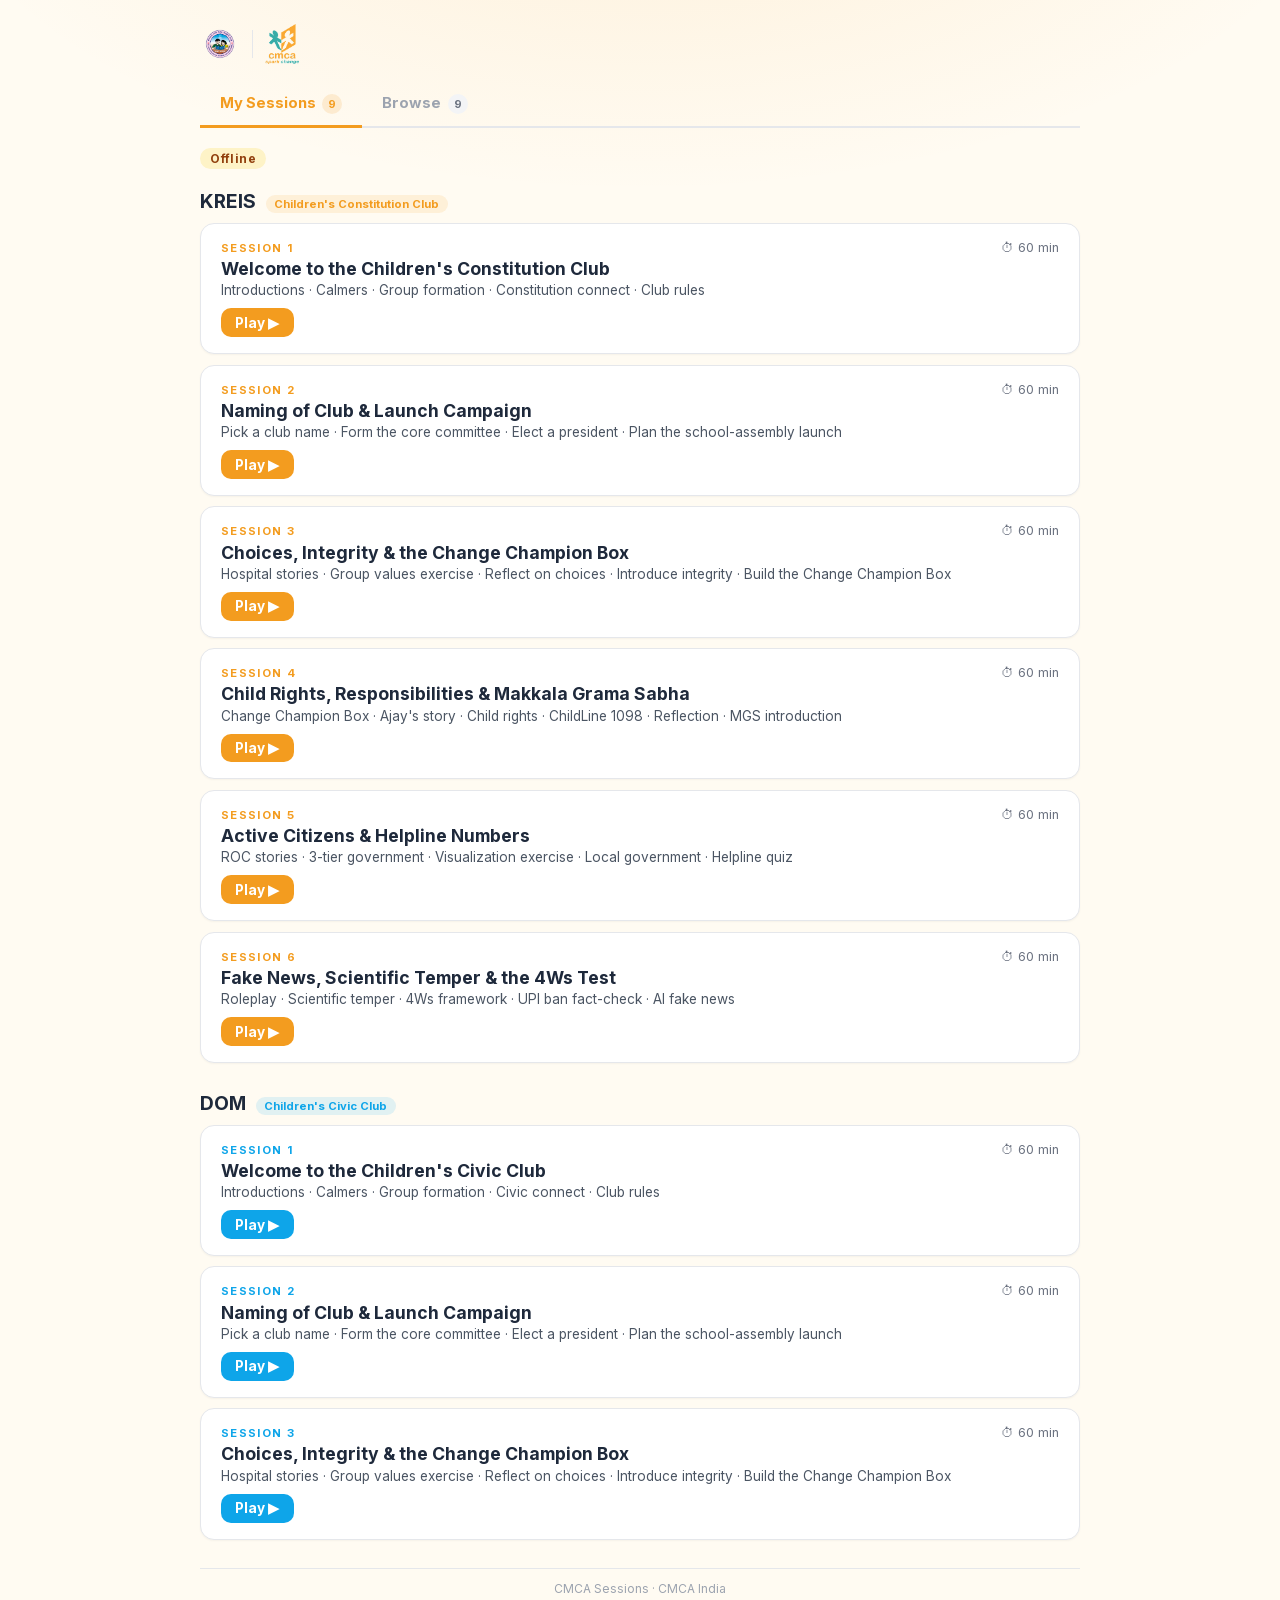
==== app/src/main/assets/player/index.html @ f5874ec3 "CMCA Player App source code — v1.0.10 WebView + NanoHTTPd offline session player for Android tablets" ====
<!DOCTYPE html>
<html lang="en">
<head>
  <meta charset="UTF-8" />
  <meta name="viewport" content="width=device-width, initial-scale=1.0" />
  <title>CMCA Sessions</title>
  <link rel="stylesheet" href="css/fonts.css" />
  <style>
    *, *::before, *::after { box-sizing: border-box; }
    body {
      margin: 0; padding: 0; min-height: 100vh;
      background: radial-gradient(1200px 600px at 50% -10%, rgba(243,156,31,0.12), transparent 60%), #FFFBF2;
      font-family: "Inter", "Noto Sans Kannada", -apple-system, BlinkMacSystemFont, "Segoe UI", Roboto, sans-serif;
      color: #1F2937; -webkit-font-smoothing: antialiased;
    }
    .container { max-width: 920px; margin: 0 auto; padding: 1.5rem 1.25rem 5rem; }

    /* Header */
    .header { display: flex; align-items: center; justify-content: space-between; gap: 0.75rem; margin-bottom: 1.25rem; flex-wrap: wrap; }
    .header-left { display: flex; align-items: center; gap: 0.75rem; }
    .header-left img { height: 40px; width: auto; }
    .header-left .sep { border-left: 1px solid #E5E7EB; height: 28px; }
    .header-right { display: flex; align-items: center; gap: 0.5rem; }
    .user-badge { font-size: 0.78rem; color: #6B7280; background: #F3F4F6; padding: 0.25rem 0.65rem; border-radius: 999px; }
    .btn-sm {
      padding: 0.3rem 0.65rem; border-radius: 8px; border: 1px solid #D1D5DB;
      background: #fff; font-size: 0.75rem; font-weight: 600; cursor: pointer;
      font-family: inherit; color: #374151; transition: background 0.15s;
    }
    .btn-sm:hover { background: #F9FAFB; }
    .btn-refresh { border-color: #F39C1F; color: #F39C1F; }
    .btn-logout { border-color: #EF4444; color: #EF4444; }

    /* Tabs */
    .tab-bar {
      display: flex; gap: 0; margin-bottom: 1.25rem;
      border-bottom: 2px solid #E5E7EB;
    }
    .tab {
      padding: 0.65rem 1.25rem; font-size: 0.92rem; font-weight: 700; cursor: pointer;
      color: #9CA3AF; border-bottom: 3px solid transparent; margin-bottom: -2px;
      transition: color 0.15s, border-color 0.15s; background: none; border-top: none;
      border-left: none; border-right: none; font-family: inherit;
    }
    .tab:hover { color: #6B7280; }
    .tab.active { color: #F39C1F; border-bottom-color: #F39C1F; }
    .tab-count {
      display: inline-flex; align-items: center; justify-content: center;
      min-width: 20px; height: 20px; padding: 0 6px; border-radius: 999px;
      font-size: 0.7rem; font-weight: 700; margin-left: 0.4rem;
      background: #F3F4F6; color: #6B7280;
    }
    .tab.active .tab-count { background: rgba(243,156,31,0.15); color: #F39C1F; }

    /* Status bar */
    .status-bar { display: flex; align-items: center; gap: 0.75rem; margin-bottom: 1.25rem; flex-wrap: wrap; }
    .badge { display: inline-block; padding: 0.2rem 0.65rem; border-radius: 999px; font-size: 0.75rem; font-weight: 700; letter-spacing: 0.03em; }
    .badge-online { background: #D1FAE5; color: #065F46; }
    .badge-offline { background: #FEF3C7; color: #92400E; }
    .storage-text { font-size: 0.75rem; color: #9CA3AF; }

    /* Programme sections */
    .programme { margin-bottom: 1.75rem; }
    .programme-header { display: flex; align-items: baseline; gap: 0.6rem; margin-bottom: 0.6rem; }
    .programme-name { font-size: 1.2rem; font-weight: 700; color: #1E293B; }
    .programme-pill { padding: 0.12rem 0.55rem; border-radius: 999px; font-size: 0.7rem; font-weight: 700; }
    .pill-kreis { background: rgba(243,156,31,0.12); color: #F39C1F; }
    .pill-dom { background: rgba(14,165,233,0.12); color: #0EA5E9; }

    /* Cards */
    .cards { display: grid; gap: 0.65rem; }
    .card {
      background: #fff; border: 1px solid #E5E7EB; border-radius: 14px;
      padding: 1rem 1.25rem; box-shadow: 0 1px 2px rgba(0,0,0,0.04);
    }
    .card-top { display: flex; justify-content: space-between; align-items: baseline; gap: 0.75rem; margin-bottom: 0.2rem; }
    .card-num { font-size: 0.7rem; letter-spacing: 0.12em; color: #F39C1F; font-weight: 700; text-transform: uppercase; }
    .card-dur { font-size: 0.8rem; color: #6B7280; }
    .card h3 { font-size: 1.1rem; font-weight: 700; margin: 0 0 0.15rem; color: #1E293B; }
    .card p { margin: 0 0 0.5rem; color: #4B5563; font-size: 0.85rem; line-height: 1.4; }
    .card-dom .card-num { color: #0EA5E9; }

    /* Buttons */
    .card-actions { display: flex; align-items: center; gap: 0.4rem; flex-wrap: wrap; }
    .btn-play {
      padding: 0.4rem 0.9rem; border-radius: 10px; border: none;
      background: #F39C1F; color: #fff; font-size: 0.85rem; font-weight: 700;
      cursor: pointer; font-family: inherit; text-decoration: none;
      display: inline-flex; align-items: center; gap: 0.3rem;
    }
    .btn-play:hover { background: #D48A1A; }
    .btn-play.dom { background: #0EA5E9; }
    .btn-play.dom:hover { background: #0284C7; }
    .btn-download {
      padding: 0.4rem 0.9rem; border-radius: 10px; border: 2px solid #F39C1F;
      background: transparent; color: #F39C1F; font-size: 0.85rem; font-weight: 700;
      cursor: pointer; font-family: inherit;
    }
    .btn-download.dom { border-color: #0EA5E9; color: #0EA5E9; }
    .btn-download:disabled { border-color: #D1D5DB; color: #9CA3AF; cursor: not-allowed; }
    .btn-delete {
      padding: 0.35rem 0.55rem; border-radius: 8px; border: 1px solid #FCA5A5;
      background: transparent; color: #EF4444; font-size: 0.72rem; cursor: pointer; font-family: inherit;
    }
    .btn-update {
      padding: 0.35rem 0.7rem; border-radius: 8px; border: 2px solid #1D4ED8;
      background: transparent; color: #1D4ED8; font-size: 0.78rem; font-weight: 600;
      cursor: pointer; font-family: inherit;
    }
    .update-badge { font-size: 0.7rem; background: #DBEAFE; color: #1D4ED8; padding: 0.12rem 0.45rem; border-radius: 999px; font-weight: 600; }
    .downloaded-badge { font-size: 0.7rem; background: #D1FAE5; color: #065F46; padding: 0.12rem 0.45rem; border-radius: 999px; font-weight: 600; }
    .size-label { font-size: 0.75rem; color: #9CA3AF; }

    /* Progress */
    .progress-bar { width: 120px; height: 6px; background: #E5E7EB; border-radius: 3px; overflow: hidden; }
    .progress-fill { height: 100%; background: #F39C1F; border-radius: 3px; transition: width 0.3s; }
    .progress-text { font-size: 0.72rem; color: #6B7280; }

    /* Empty states */
    .empty-state {
      text-align: center; padding: 3rem 1rem; color: #9CA3AF;
    }
    .empty-state h3 { font-size: 1.1rem; font-weight: 700; color: #6B7280; margin: 0 0 0.5rem; }
    .empty-state p { font-size: 0.9rem; margin: 0 0 1rem; }
    .empty-state .btn-browse {
      padding: 0.55rem 1.25rem; border-radius: 10px; border: none;
      background: #F39C1F; color: #fff; font-size: 0.9rem; font-weight: 700;
      cursor: pointer; font-family: inherit;
    }

    .tab-panel { display: none; }
    .tab-panel.active { display: block; }

    footer { margin-top: 1.5rem; padding-top: 0.75rem; border-top: 1px solid #E5E7EB; font-size: 0.75rem; color: #9CA3AF; text-align: center; }

    /* App update banner */
    .update-banner {
      display: none; background: linear-gradient(135deg, #1D4ED8, #2563EB); color: #fff;
      padding: 0.75rem 1.25rem; border-radius: 12px; margin-bottom: 1rem;
      box-shadow: 0 2px 8px rgba(29,78,216,0.25);
    }
    .update-banner.visible { display: flex; align-items: center; justify-content: space-between; gap: 0.75rem; flex-wrap: wrap; }
    .update-banner-text { font-size: 0.85rem; font-weight: 600; }
    .update-banner-text small { display: block; font-weight: 400; opacity: 0.85; font-size: 0.75rem; margin-top: 0.15rem; }
    .btn-app-update {
      padding: 0.4rem 1rem; border-radius: 8px; border: 2px solid #fff;
      background: transparent; color: #fff; font-size: 0.82rem; font-weight: 700;
      cursor: pointer; font-family: inherit; white-space: nowrap;
    }
    .btn-app-update:hover { background: rgba(255,255,255,0.15); }
    .btn-app-update:disabled { opacity: 0.6; cursor: not-allowed; }
  </style>
</head>
<body>
  <div class="container">
    <!-- Header -->
    <header class="header">
      <div class="header-left">
        <img src="sessions/assets/kreis_logo.png" alt="KREIS" onerror="this.style.display='none'" />
        <div class="sep"></div>
        <img src="sessions/assets/cmca_logo.png" alt="CMCA" onerror="this.style.display='none'" />
      </div>
      <div class="header-right" id="headerRight"></div>
    </header>

    <!-- App update banner -->
    <div class="update-banner" id="appUpdateBanner">
      <div class="update-banner-text">
        <span id="updateMsg">App update available</span>
        <small id="updateDetail"></small>
      </div>
      <button class="btn-app-update" id="btnAppUpdate" onclick="installAppUpdate()">Update App</button>
    </div>

    <!-- Tab bar -->
    <div class="tab-bar">
      <button class="tab active" data-tab="my" onclick="switchTab('my')">
        My Sessions<span class="tab-count" id="myCount">0</span>
      </button>
      <button class="tab" data-tab="browse" onclick="switchTab('browse')">
        Browse<span class="tab-count" id="browseCount">0</span>
      </button>
    </div>

    <!-- Status bar -->
    <div class="status-bar" id="statusBar"></div>

    <!-- MY SESSIONS tab -->
    <div class="tab-panel active" id="panel-my">
      <div id="my-kreis-section" class="programme" style="display:none">
        <div class="programme-header">
          <span class="programme-name">KREIS</span>
          <span class="programme-pill pill-kreis">Children's Constitution Club</span>
        </div>
        <div class="cards" id="my-kreis-cards"></div>
      </div>
      <div id="my-dom-section" class="programme" style="display:none">
        <div class="programme-header">
          <span class="programme-name">DOM</span>
          <span class="programme-pill pill-dom">Children's Civic Club</span>
        </div>
        <div class="cards" id="my-dom-cards"></div>
      </div>
      <div id="my-empty" class="empty-state">
        <h3>No sessions downloaded yet</h3>
        <p>Go to Browse to find and download sessions for offline playback.</p>
        <button class="btn-browse" onclick="switchTab('browse')">Browse Sessions</button>
      </div>
    </div>

    <!-- BROWSE tab -->
    <div class="tab-panel" id="panel-browse">
      <div id="browse-kreis-section" class="programme" style="display:none">
        <div class="programme-header">
          <span class="programme-name">KREIS</span>
          <span class="programme-pill pill-kreis">Children's Constitution Club</span>
        </div>
        <div class="cards" id="browse-kreis-cards"></div>
      </div>
      <div id="browse-dom-section" class="programme" style="display:none">
        <div class="programme-header">
          <span class="programme-name">DOM</span>
          <span class="programme-pill pill-dom">Children's Civic Club</span>
        </div>
        <div class="cards" id="browse-dom-cards"></div>
      </div>
      <div id="browse-offline" class="empty-state" style="display:none">
        <h3>You're offline</h3>
        <p>Connect to WiFi to browse and download available sessions.</p>
      </div>
      <div id="browse-empty" class="empty-state" style="display:none">
        <h3>No sessions available</h3>
        <p>Check back later or contact your administrator.</p>
      </div>
    </div>

    <footer>CMCA Sessions · CMCA India</footer>
  </div>

  <script>
    var FALLBACK_SESSIONS = [
      { id: "kreis-session-1", num: 1, programme: "kreis", title: "Welcome to the Children's Constitution Club", subtitle: "Introductions · Calmers · Group formation · Constitution connect · Club rules", durationMin: 60, downloaded: true },
      { id: "kreis-session-2", num: 2, programme: "kreis", title: "Naming of Club & Launch Campaign", subtitle: "Pick a club name · Form the core committee · Elect a president · Plan the school-assembly launch", durationMin: 60, downloaded: true },
      { id: "kreis-session-3", num: 3, programme: "kreis", title: "Choices, Integrity & the Change Champion Box", subtitle: "Hospital stories · Group values exercise · Reflect on choices · Introduce integrity · Build the Change Champion Box", durationMin: 60, downloaded: true },
      { id: "kreis-session-4", num: 4, programme: "kreis", title: "Child Rights, Responsibilities & Makkala Grama Sabha", subtitle: "Change Champion Box · Ajay's story · Child rights · ChildLine 1098 · Reflection · MGS introduction", durationMin: 60, downloaded: true },
      { id: "kreis-session-5", num: 5, programme: "kreis", title: "Active Citizens & Helpline Numbers", subtitle: "ROC stories · 3-tier government · Visualization exercise · Local government · Helpline quiz", durationMin: 60, downloaded: true },
      { id: "kreis-session-6", num: 6, programme: "kreis", title: "Fake News, Scientific Temper & the 4Ws Test", subtitle: "Roleplay · Scientific temper · 4Ws framework · UPI ban fact-check · AI fake news", durationMin: 60, downloaded: true },
      { id: "dom-session-1", num: 1, programme: "dom", title: "Welcome to the Children's Civic Club", subtitle: "Introductions · Calmers · Group formation · Civic connect · Club rules", durationMin: 60, downloaded: true },
      { id: "dom-session-2", num: 2, programme: "dom", title: "Naming of Club & Launch Campaign", subtitle: "Pick a club name · Form the core committee · Elect a president · Plan the school-assembly launch", durationMin: 60, downloaded: true },
      { id: "dom-session-3", num: 3, programme: "dom", title: "Choices, Integrity & the Change Champion Box", subtitle: "Hospital stories · Group values exercise · Reflect on choices · Introduce integrity · Build the Change Champion Box", durationMin: 60, downloaded: true }
    ];

    var isAPK = !!window.Android;
    var sessions = [];
    var activeTab = "my";
    var pollTimers = {};

    function init() {
      renderHeader();
      loadSessions();
      checkAppUpdate();
    }

    function renderHeader() {
      var el = document.getElementById("headerRight");
      if (isAPK) {
        var user = Android.getLoggedInUser();
        el.innerHTML =
          '<span class="user-badge">' + esc(user) + '</span>' +
          '<button class="btn-sm btn-refresh" onclick="refreshSessions()">Refresh</button>' +
          '<button class="btn-sm btn-logout" onclick="doLogout()">Logout</button>';
      }
    }

    function loadSessions() {
      if (isAPK) {
        try {
          var data = JSON.parse(Android.getSessionManifest());
          sessions = data.sessions || [];
          renderStatusBar(data.remoteAvailable);
        } catch (e) {
          sessions = FALLBACK_SESSIONS;
          renderStatusBar(false);
        }
      } else {
        sessions = FALLBACK_SESSIONS;
        renderStatusBar(false);
      }
      renderAll();
    }

    function renderStatusBar(remoteAvailable) {
      var bar = document.getElementById("statusBar");
      var online = isAPK ? Android.isOnline() : false;
      var html = '<span class="badge ' + (online ? "badge-online" : "badge-offline") + '">' +
        (online ? "Online" : "Offline") + '</span>';
      if (isAPK) {
        try {
          var info = JSON.parse(Android.getStorageInfo());
          var usedMB = Math.round(info.usedBySessions / (1024 * 1024));
          var freeMB = Math.round(info.freeDevice / (1024 * 1024));
          html += '<span class="storage-text">Sessions: ' + usedMB + ' MB · Free: ' + freeMB + ' MB</span>';
        } catch (e) {}
      }
      bar.innerHTML = html;
    }

    function switchTab(tab) {
      activeTab = tab;
      document.querySelectorAll(".tab").forEach(function(t) {
        t.classList.toggle("active", t.getAttribute("data-tab") === tab);
      });
      document.getElementById("panel-my").classList.toggle("active", tab === "my");
      document.getElementById("panel-browse").classList.toggle("active", tab === "browse");
    }

    function renderAll() {
      renderMySessionsTab();
      renderBrowseTab();
      updateCounts();
    }

    function getDownloaded(s) {
      if (!isAPK) return true;
      if (s.downloaded === true) return true;
      return Android.isSessionDownloaded(s.id);
    }

    // ── MY SESSIONS TAB ──

    function renderMySessionsTab() {
      var myKreis = document.getElementById("my-kreis-cards");
      var myDom = document.getElementById("my-dom-cards");
      myKreis.innerHTML = "";
      myDom.innerHTML = "";
      var kc = 0, dc = 0;

      sessions.forEach(function(s) {
        if (!getDownloaded(s)) return;
        var isDom = s.programme === "dom";
        var card = makeMyCard(s, isDom);
        if (isDom) { myDom.appendChild(card); dc++; }
        else { myKreis.appendChild(card); kc++; }
      });

      document.getElementById("my-kreis-section").style.display = kc > 0 ? "" : "none";
      document.getElementById("my-dom-section").style.display = dc > 0 ? "" : "none";
      document.getElementById("my-empty").style.display = (kc + dc === 0) ? "" : "none";
    }

    function makeMyCard(s, isDom) {
      var cls = isDom ? " dom" : "";
      var card = document.createElement("div");
      card.className = "card" + (isDom ? " card-dom" : "");

      var actions = '<a class="btn-play' + cls + '" href="player.html?id=' + s.id + '&lang=kn">Play ▶</a>';
      if (s.hasUpdate) {
        actions += '<span class="update-badge">Update available</span>';
        if (s.downloadUrl) {
          actions += '<button class="btn-update" onclick="startDownload(\'' + s.id + '\',\'' + s.downloadUrl + '\')">Update</button>';
        }
      }
      if (isAPK) {
        actions += '<button class="btn-delete" onclick="deleteSession(\'' + s.id + '\')">Delete</button>';
      }

      card.innerHTML =
        '<div class="card-top">' +
        '  <span class="card-num">Session ' + s.num + '</span>' +
        '  <span class="card-dur">⏱ ' + (s.durationMin || 60) + ' min</span>' +
        '</div>' +
        '<h3>' + esc(s.title || s.id) + '</h3>' +
        '<p>' + esc(s.subtitle || "") + '</p>' +
        '<div class="card-actions" id="my-actions-' + s.id + '">' + actions + '</div>';
      return card;
    }

    // ── BROWSE TAB ──

    function renderBrowseTab() {
      var bKreis = document.getElementById("browse-kreis-cards");
      var bDom = document.getElementById("browse-dom-cards");
      bKreis.innerHTML = "";
      bDom.innerHTML = "";

      var online = isAPK ? Android.isOnline() : true;
      var allSessions = sessions;
      var kc = 0, dc = 0;

      if (!isAPK) {
        // Non-APK: show all as playable
        allSessions.forEach(function(s) {
          var isDom = s.programme === "dom";
          var card = makeBrowseCard(s, isDom, true);
          if (isDom) { bDom.appendChild(card); dc++; }
          else { bKreis.appendChild(card); kc++; }
        });
      } else if (!online && allSessions.length === 0) {
        document.getElementById("browse-offline").style.display = "";
        document.getElementById("browse-empty").style.display = "none";
        document.getElementById("browse-kreis-section").style.display = "none";
        document.getElementById("browse-dom-section").style.display = "none";
        return;
      } else {
        allSessions.forEach(function(s) {
          var isDom = s.programme === "dom";
          var downloaded = getDownloaded(s);
          var card = makeBrowseCard(s, isDom, downloaded);
          if (isDom) { bDom.appendChild(card); dc++; }
          else { bKreis.appendChild(card); kc++; }
        });
      }

      document.getElementById("browse-offline").style.display = "none";
      document.getElementById("browse-empty").style.display = (kc + dc === 0) ? "" : "none";
      document.getElementById("browse-kreis-section").style.display = kc > 0 ? "" : "none";
      document.getElementById("browse-dom-section").style.display = dc > 0 ? "" : "none";
    }

    function makeBrowseCard(s, isDom, downloaded) {
      var cls = isDom ? " dom" : "";
      var card = document.createElement("div");
      card.className = "card" + (isDom ? " card-dom" : "");
      card.id = "browse-card-" + s.id;

      var actions = "";
      if (downloaded) {
        actions += '<span class="downloaded-badge">✓ Downloaded</span>';
        if (s.hasUpdate && s.downloadUrl) {
          actions += '<button class="btn-update" onclick="startDownload(\'' + s.id + '\',\'' + s.downloadUrl + '\')">Update</button>';
        }
        if (isAPK) {
          actions += '<button class="btn-delete" onclick="deleteSession(\'' + s.id + '\')">Delete</button>';
        }
      } else if (isAPK && s.downloadUrl) {
        var sizeMB = s.sizeBytes ? Math.round(s.sizeBytes / (1024 * 1024)) : 0;
        var sizeLabel = sizeMB > 0 ? ' <span class="size-label">(' + sizeMB + ' MB)</span>' : '';
        actions += '<button class="btn-download' + cls + '" id="dl-' + s.id + '" onclick="startDownload(\'' + s.id + '\',\'' + s.downloadUrl + '\')">Download' + sizeLabel + '</button>';
      } else if (!isAPK) {
        actions += '<a class="btn-play' + cls + '" href="player.html?id=' + s.id + '&lang=kn">Play ▶</a>';
      } else {
        actions += '<span class="size-label">Not available</span>';
      }

      card.innerHTML =
        '<div class="card-top">' +
        '  <span class="card-num">Session ' + s.num + '</span>' +
        '  <span class="card-dur">⏱ ' + (s.durationMin || 60) + ' min</span>' +
        '</div>' +
        '<h3>' + esc(s.title || s.id) + '</h3>' +
        '<p>' + esc(s.subtitle || "") + '</p>' +
        '<div class="card-actions" id="browse-actions-' + s.id + '">' + actions + '</div>';
      return card;
    }

    function updateCounts() {
      var myCount = 0, browseCount = 0;
      sessions.forEach(function(s) {
        if (getDownloaded(s)) myCount++;
        browseCount++;
      });
      document.getElementById("myCount").textContent = myCount;
      document.getElementById("browseCount").textContent = browseCount;
    }

    // ── ACTIONS ──

    function startDownload(id, url) {
      // Update both tabs' action areas
      ["my-actions-", "browse-actions-"].forEach(function(prefix) {
        var el = document.getElementById(prefix + id);
        if (el) {
          el.innerHTML =
            '<div class="progress-bar"><div class="progress-fill" id="prog-' + id + '" style="width:0%"></div></div>' +
            '<span class="progress-text" id="progtxt-' + id + '">Starting…</span>';
        }
      });

      Android.downloadSession(id, url);

      if (pollTimers[id]) clearInterval(pollTimers[id]);
      pollTimers[id] = setInterval(function() {
        var pct = Android.getDownloadProgress(id);
        document.querySelectorAll('[id^="prog-' + id + '"]').forEach(function(el) {
          if (pct >= 0) el.style.width = pct + "%";
        });
        document.querySelectorAll('[id^="progtxt-' + id + '"]').forEach(function(el) {
          if (pct >= 0) el.textContent = pct + "%";
        });
        if (pct >= 100 || pct < 0) {
          clearInterval(pollTimers[id]);
          delete pollTimers[id];
        }
      }, 500);
    }

    window.onDownloadComplete = function(id, success) {
      if (pollTimers[id]) { clearInterval(pollTimers[id]); delete pollTimers[id]; }
      loadSessions();
    };

    function deleteSession(id) {
      if (!confirm("Delete this session? You can re-download it later.")) return;
      Android.deleteSession(id);
      loadSessions();
    }

    function refreshSessions() {
      loadSessions();
      checkAppUpdate();
    }

    // ── APP UPDATE ──

    var appUpdateUrl = "";

    function checkAppUpdate() {
      if (!isAPK) return;
      try {
        var result = JSON.parse(Android.checkAppUpdate());
        if (result.hasUpdate) {
          appUpdateUrl = result.downloadUrl;
          var banner = document.getElementById("appUpdateBanner");
          document.getElementById("updateMsg").textContent = "App update available (v" + result.remoteVersion + ")";
          document.getElementById("updateDetail").textContent = result.changelog || "Tap Update App to install the latest version.";
          banner.classList.add("visible");
        }
      } catch (e) {}
    }

    function installAppUpdate() {
      if (!appUpdateUrl) return;
      var btn = document.getElementById("btnAppUpdate");
      btn.textContent = "Downloading…";
      btn.disabled = true;
      Android.downloadAndInstallUpdate(appUpdateUrl);
    }

    window.onAppUpdateError = function(msg) {
      var btn = document.getElementById("btnAppUpdate");
      btn.textContent = "Update App";
      btn.disabled = false;
      alert("Update failed: " + msg);
    };

    function doLogout() {
      if (isAPK) {
        Android.logout();
        window.location.href = "login.html";
      }
    }

    function esc(str) {
      var d = document.createElement("div");
      d.appendChild(document.createTextNode(str));
      return d.innerHTML;
    }

    init();
  </script>
</body>
</html>
---- app/src/main/assets/player/css/fonts.css ----
/* Local font faces for offline use — Inter + Noto Sans Kannada
   Both are variable fonts: one file per subset covers all weights. */

/* Inter — latin subset (variable, 400-800) */
@font-face {
  font-family: 'Inter';
  font-style: normal;
  font-weight: 400 800;
  font-display: swap;
  src: url('../fonts/Inter-latin.woff2') format('woff2');
  unicode-range: U+0000-00FF, U+0131, U+0152-0153, U+02BB-02BC, U+02C6, U+02DA, U+02DC, U+0304, U+0308, U+0329, U+2000-206F, U+20AC, U+2122, U+2191, U+2193, U+2212, U+2215, U+FEFF, U+FFFD;
}

/* Noto Sans Kannada — kannada subset (variable, 400-700) */
@font-face {
  font-family: 'Noto Sans Kannada';
  font-style: normal;
  font-weight: 400 700;
  font-display: swap;
  src: url('../fonts/NotoSansKannada-kannada.woff2') format('woff2');
  unicode-range: U+0951-0952, U+0964-0965, U+0C80-0CF3, U+1CD0, U+1CD2-1CD3, U+1CDA, U+1CF2, U+1CF4, U+200C-200D, U+20B9, U+25CC, U+A830-A835;
}

/* Noto Sans Kannada — latin subset (variable, 400-700) */
@font-face {
  font-family: 'Noto Sans Kannada';
  font-style: normal;
  font-weight: 400 700;
  font-display: swap;
  src: url('../fonts/NotoSansKannada-latin.woff2') format('woff2');
  unicode-range: U+0000-00FF, U+0131, U+0152-0153, U+02BB-02BC, U+02C6, U+02DA, U+02DC, U+0304, U+0308, U+0329, U+2000-206F, U+20AC, U+2122, U+2191, U+2193, U+2212, U+2215, U+FEFF, U+FFFD;
}
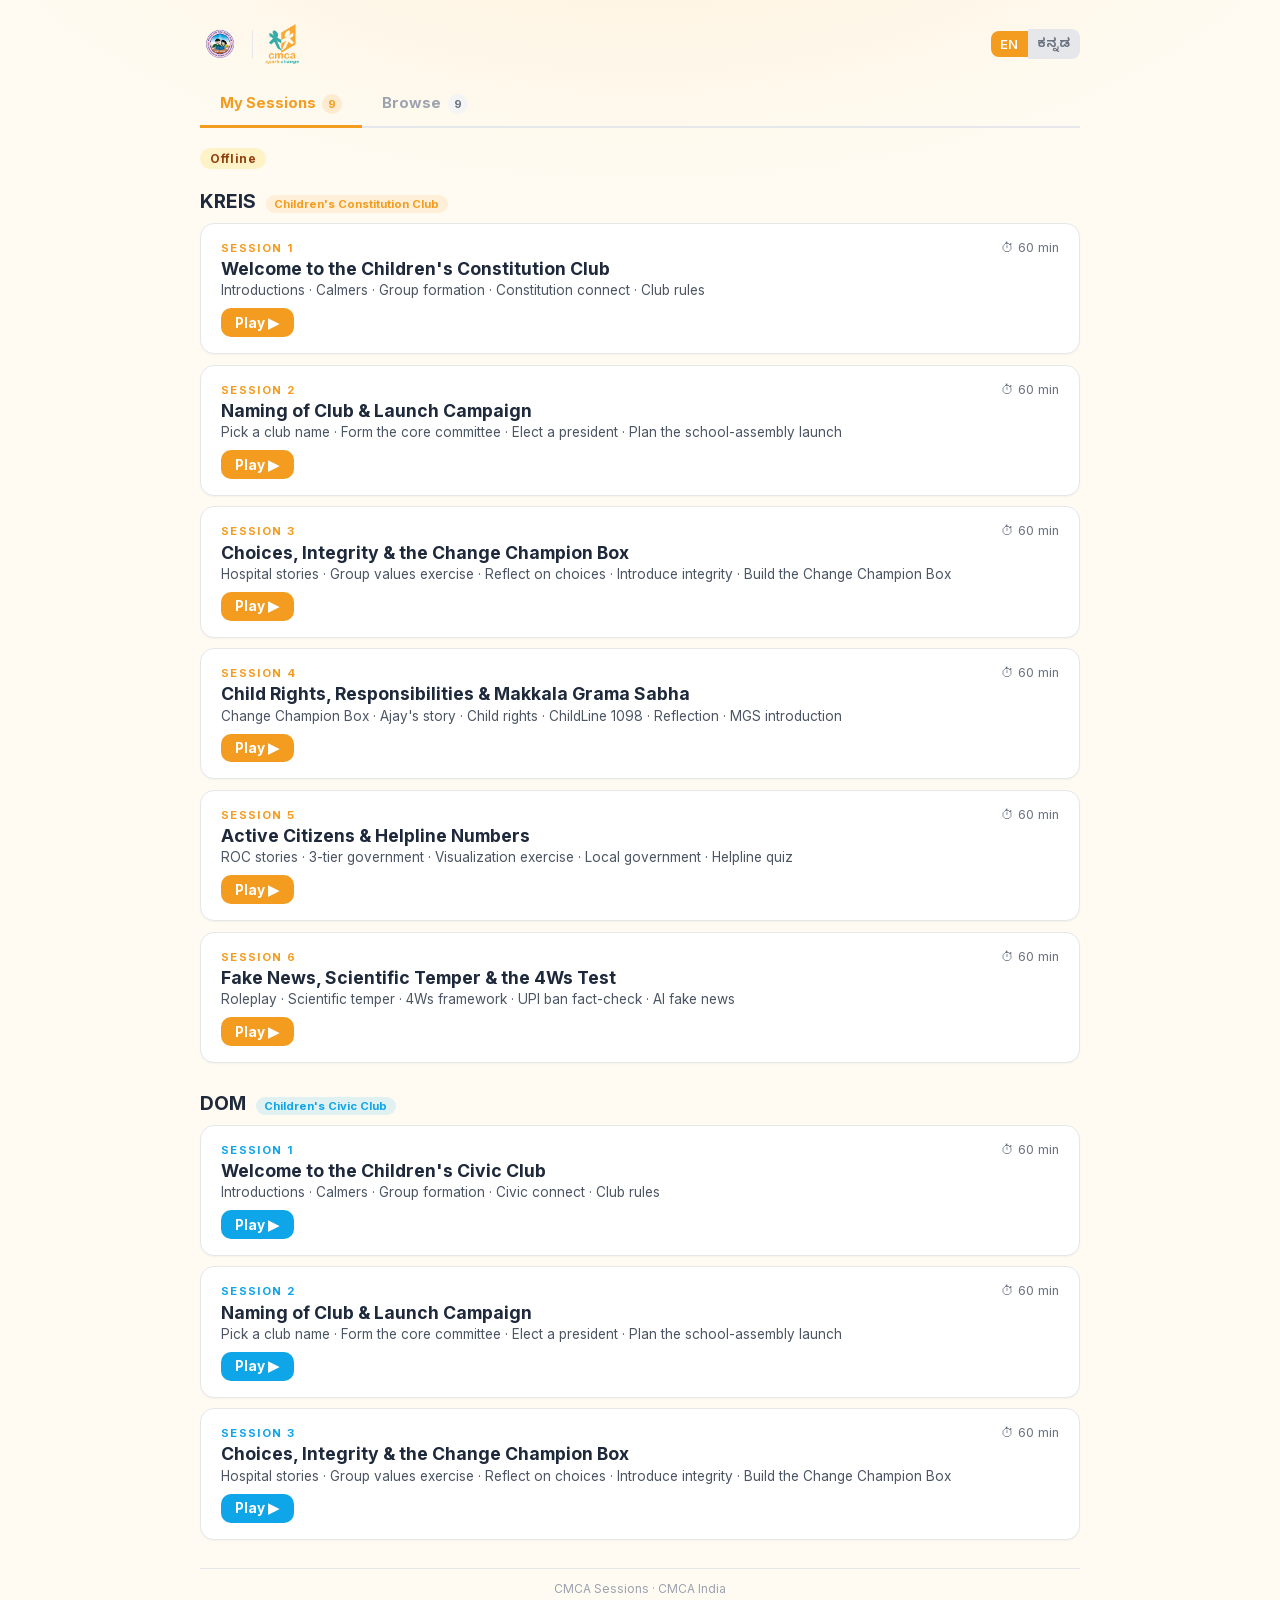
==== commit a2a2e8ea: "v1.0.12: EN/Kannada language toggle on session list Segmented EN/ಕನ್ನಡ toggle in header, matching th" ====
--- a/app/src/main/assets/player/index.html
+++ b/app/src/main/assets/player/index.html
@@ -31,6 +31,21 @@
     .btn-refresh { border-color: #F39C1F; color: #F39C1F; }
     .btn-logout { border-color: #EF4444; color: #EF4444; }
 
+    /* Language toggle */
+    .lang-toggle {
+      display: inline-flex; align-items: center; gap: 0; padding: 0;
+      border: none; background: transparent; cursor: pointer;
+      font-family: inherit; font-size: 0.82rem; font-weight: 600;
+      border-radius: 8px; overflow: hidden;
+    }
+    .lang-toggle span {
+      padding: 0.32rem 0.6rem; transition: background 0.15s, color 0.15s;
+    }
+    .lang-toggle .lang-en { border-radius: 8px 0 0 8px; }
+    .lang-toggle .lang-kn { border-radius: 0 8px 8px 0; }
+    .lang-toggle .lang-active { background: #F39C1F; color: #fff; }
+    .lang-toggle .lang-inactive { background: #E5E7EB; color: #6B7280; }
+
     /* Tabs */
     .tab-bar {
       display: flex; gap: 0; margin-bottom: 1.25rem;
@@ -175,10 +190,10 @@
     <!-- Tab bar -->
     <div class="tab-bar">
       <button class="tab active" data-tab="my" onclick="switchTab('my')">
-        My Sessions<span class="tab-count" id="myCount">0</span>
+        <span data-t="myTab">My Sessions</span><span class="tab-count" id="myCount">0</span>
       </button>
       <button class="tab" data-tab="browse" onclick="switchTab('browse')">
-        Browse<span class="tab-count" id="browseCount">0</span>
+        <span data-t="browseTab">Browse</span><span class="tab-count" id="browseCount">0</span>
       </button>
     </div>
 
@@ -190,21 +205,21 @@
       <div id="my-kreis-section" class="programme" style="display:none">
         <div class="programme-header">
           <span class="programme-name">KREIS</span>
-          <span class="programme-pill pill-kreis">Children's Constitution Club</span>
+          <span class="programme-pill pill-kreis" data-t="kreisLabel">Children's Constitution Club</span>
         </div>
         <div class="cards" id="my-kreis-cards"></div>
       </div>
       <div id="my-dom-section" class="programme" style="display:none">
         <div class="programme-header">
           <span class="programme-name">DOM</span>
-          <span class="programme-pill pill-dom">Children's Civic Club</span>
+          <span class="programme-pill pill-dom" data-t="domLabel">Children's Civic Club</span>
         </div>
         <div class="cards" id="my-dom-cards"></div>
       </div>
       <div id="my-empty" class="empty-state">
-        <h3>No sessions downloaded yet</h3>
-        <p>Go to Browse to find and download sessions for offline playback.</p>
-        <button class="btn-browse" onclick="switchTab('browse')">Browse Sessions</button>
+        <h3 data-t="emptyTitle">No sessions downloaded yet</h3>
+        <p data-t="emptyDesc">Go to Browse to find and download sessions for offline playback.</p>
+        <button class="btn-browse" onclick="switchTab('browse')" data-t="browseSessions">Browse Sessions</button>
       </div>
     </div>
 
@@ -213,31 +228,180 @@
       <div id="browse-kreis-section" class="programme" style="display:none">
         <div class="programme-header">
           <span class="programme-name">KREIS</span>
-          <span class="programme-pill pill-kreis">Children's Constitution Club</span>
+          <span class="programme-pill pill-kreis" data-t="kreisLabel">Children's Constitution Club</span>
         </div>
         <div class="cards" id="browse-kreis-cards"></div>
       </div>
       <div id="browse-dom-section" class="programme" style="display:none">
         <div class="programme-header">
           <span class="programme-name">DOM</span>
-          <span class="programme-pill pill-dom">Children's Civic Club</span>
+          <span class="programme-pill pill-dom" data-t="domLabel">Children's Civic Club</span>
         </div>
         <div class="cards" id="browse-dom-cards"></div>
       </div>
       <div id="browse-offline" class="empty-state" style="display:none">
-        <h3>You're offline</h3>
-        <p>Connect to WiFi to browse and download available sessions.</p>
+        <h3 data-t="offlineTitle">You're offline</h3>
+        <p data-t="offlineDesc">Connect to WiFi to browse and download available sessions.</p>
       </div>
       <div id="browse-empty" class="empty-state" style="display:none">
-        <h3>No sessions available</h3>
-        <p>Check back later or contact your administrator.</p>
+        <h3 data-t="noSessionsTitle">No sessions available</h3>
+        <p data-t="noSessionsDesc">Check back later or contact your administrator.</p>
       </div>
     </div>
 
-    <footer>CMCA Sessions · CMCA India</footer>
+    <footer data-t="footer">CMCA Sessions · CMCA India</footer>
   </div>
 
   <script>
+    // ── LANGUAGE ──
+
+    var STRINGS = {
+      en: {
+        myTab: "My Sessions",
+        browseTab: "Browse",
+        kreisLabel: "Children's Constitution Club",
+        domLabel: "Children's Civic Club",
+        emptyTitle: "No sessions downloaded yet",
+        emptyDesc: "Go to Browse to find and download sessions for offline playback.",
+        browseSessions: "Browse Sessions",
+        offlineTitle: "You're offline",
+        offlineDesc: "Connect to WiFi to browse and download available sessions.",
+        noSessionsTitle: "No sessions available",
+        noSessionsDesc: "Check back later or contact your administrator.",
+        footer: "CMCA Sessions · CMCA India",
+        session: "Session",
+        min: "min",
+        play: "Play ▶",
+        download: "Download",
+        delete: "Delete",
+        update: "Update",
+        updateAvailable: "Update available",
+        downloaded: "✓ Downloaded",
+        notAvailable: "Not available",
+        online: "Online",
+        offline: "Offline",
+        sessionsFree: "Sessions",
+        free: "Free",
+        refresh: "Refresh",
+        logout: "Logout",
+        deleteConfirm: "Delete this session? You can re-download it later.",
+        starting: "Starting…"
+      },
+      kn: {
+        myTab: "ನನ್ನ ಅವಧಿಗಳು",
+        browseTab: "ಹುಡುಕಿ",
+        kreisLabel: "ಮಕ್ಕಳ ಸಂವಿಧಾನ ಕ್ಲಬ್",
+        domLabel: "ಪೌರಕರ್ಮಿಕ ಕ್ಲಬ್",
+        emptyTitle: "ಯಾವ ಅವಧಿಗಳೂ ಡೌನ್‌ಲೋಡ್ ಆಗಿಲ್ಲ",
+        emptyDesc: "ಆಫ್‌ಲೈನ್ ಪ್ಲೇಬ್ಯಾಕ್‌ಗಾಗಿ ಅವಧಿಗಳನ್ನು ಹುಡುಕಲು ಬ್ರೌಸ್ ಒತ್ತಿ.",
+        browseSessions: "ಅವಧಿಗಳನ್ನು ಹುಡುಕಿ",
+        offlineTitle: "ನೀವು ಆಫ್‌ಲೈನ್‌ನಲ್ಲಿದ್ದೀರಿ",
+        offlineDesc: "ಅವಧಿಗಳನ್ನು ಡೌನ್‌ಲೋಡ್ ಮಾಡಲು WiFi ಗೆ ಸಂಪರ್ಕಿಸಿ.",
+        noSessionsTitle: "ಅವಧಿಗಳು ಲಭ್ಯವಿಲ್ಲ",
+        noSessionsDesc: "ನಂತರ ಪರಿಶೀಲಿಸಿ ಅಥವಾ ನಿಮ್ಮ ನಿರ್ವಾಹಕರನ್ನು ಸಂಪರ್ಕಿಸಿ.",
+        footer: "CMCA ಅವಧಿಗಳು · CMCA India",
+        session: "ಅವಧಿ",
+        min: "ನಿಮಿಷ",
+        play: "ಪ್ಲೇ ▶",
+        download: "ಡೌನ್‌ಲೋಡ್",
+        delete: "ಅಳಿಸಿ",
+        update: "ನವೀಕರಿಸಿ",
+        updateAvailable: "ನವೀಕರಣ ಲಭ್ಯ",
+        downloaded: "✓ ಡೌನ್‌ಲೋಡ್",
+        notAvailable: "ಲಭ್ಯವಿಲ್ಲ",
+        online: "ಆನ್‌ಲೈನ್",
+        offline: "ಆಫ್‌ಲೈನ್",
+        sessionsFree: "ಅವಧಿಗಳು",
+        free: "ಉಚಿತ",
+        refresh: "ರಿಫ್ರೆಶ್",
+        logout: "ಲಾಗ್‌ಔಟ್",
+        deleteConfirm: "ಈ ಅವಧಿ ಅಳಿಸಬೇಕೇ? ನಂತರ ಮತ್ತೆ ಡೌನ್‌ಲೋಡ್ ಮಾಡಬಹುದು.",
+        starting: "ಪ್ರಾರಂಭಿಸಲಾಗುತ್ತಿದೆ…"
+      }
+    };
+
+    var SESSION_I18N = {
+      "kreis-session-1": {
+        title: { en: "Welcome to the Children's Constitution Club", kn: "ಮಕ್ಕಳ ಸಂವಿಧಾನ ಕ್ಲಬ್‌ಗೆ ಸುಸ್ವಾಗತ!" },
+        subtitle: { en: "Introductions · Calmers · Group formation · Constitution connect · Club rules", kn: "ಪರಿಚಯ · ಶಾಂತಗೊಳಿಸುವಿಕೆ · ಗುಂಪು ರಚನೆ · ಸಂವಿಧಾನ ಸಂಪರ್ಕ · ಕ್ಲಬ್ ನಿಯಮಗಳು" }
+      },
+      "kreis-session-2": {
+        title: { en: "Naming of Club & Launch Campaign", kn: "ಕ್ಲಬ್‌ಗೆ ಹೆಸರಿಡುವುದು ಮತ್ತು ಉದ್ಘಾಟನಾ ಅಭಿಯಾನ" },
+        subtitle: { en: "Pick a club name · Form the core committee · Elect a president · Plan the school-assembly launch", kn: "ಕ್ಲಬ್ ಹೆಸರು ಆಯ್ಕೆ · ಕೋರ್ ಸಮಿತಿ ರಚನೆ · ಅಧ್ಯಕ್ಷರ ಚುನಾವಣೆ · ಶಾಲಾ ಸಭೆ ಉದ್ಘಾಟನೆ ಯೋಜನೆ" }
+      },
+      "kreis-session-3": {
+        title: { en: "Choices, Integrity & the Change Champion Box", kn: "ಆಯ್ಕೆಗಳು, ಪ್ರಾಮಾಣಿಕತೆ ಮತ್ತು ಚೇಂಜ್ ಚಾಂಪಿಯನ್ ಬಾಕ್ಸ್" },
+        subtitle: { en: "Hospital stories · Group values exercise · Reflect on choices · Introduce integrity · Build the Change Champion Box", kn: "ಆಸ್ಪತ್ರೆ ಕಥೆಗಳು · ಗುಂಪು ಮೌಲ್ಯ ಅಭ್ಯಾಸ · ಆಯ್ಕೆಗಳ ಬಗ್ಗೆ ಚಿಂತನೆ · ಪ್ರಾಮಾಣಿಕತೆ ಪರಿಚಯ · ಚೇಂಜ್ ಚಾಂಪಿಯನ್ ಬಾಕ್ಸ್ ನಿರ್ಮಾಣ" }
+      },
+      "kreis-session-4": {
+        title: { en: "Child Rights, Responsibilities & Makkala Grama Sabha", kn: "ಮಕ್ಕಳ ಹಕ್ಕುಗಳು, ಜವಾಬ್ದಾರಿಗಳು ಮತ್ತು ಮಕ್ಕಳ ಗ್ರಾಮ ಸಭೆ" },
+        subtitle: { en: "Change Champion Box · Ajay's story · Child rights · ChildLine 1098 · Reflection · MGS introduction", kn: "ಚೇಂಜ್ ಚಾಂಪಿಯನ್ ಬಾಕ್ಸ್ · ಅಜಯ್ ಕಥೆ · ಮಕ್ಕಳ ಹಕ್ಕುಗಳು (4 ವಿಭಾಗ) · ChildLine 1098 · ಚಿಂತನೆ · MGS ಪರಿಚಯ" }
+      },
+      "kreis-session-5": {
+        title: { en: "Active Citizens & Helpline Numbers", kn: "ಸಕ್ರಿಯ ನಾಗರಿಕರು ಮತ್ತು ಸಹಾಯವಾಣಿ ಸಂಖ್ಯೆಗಳು" },
+        subtitle: { en: "ROC stories · 3-tier government · Visualization exercise · Local government · Helpline quiz", kn: "ROC ಕಥೆಗಳು · 3-ಹಂತದ ಸರ್ಕಾರ · ಕಲ್ಪನೆ ಅಭ್ಯಾಸ · ಸ್ಥಳೀಯ ಸರ್ಕಾರ · ಸಹಾಯವಾಣಿ ರಸಪ್ರಶ್ನೆ" }
+      },
+      "kreis-session-6": {
+        title: { en: "Fake News, Scientific Temper & the 4Ws Test", kn: "ಸುಳ್ಳು ಸುದ್ದಿ, ವೈಜ್ಞಾನಿಕ ಮನೋಭಾವ ಮತ್ತು 4Ws ಪರೀಕ್ಷೆ" },
+        subtitle: { en: "Roleplay · Scientific temper · 4Ws framework · UPI ban fact-check · AI fake news", kn: "ಪಾತ್ರಾಭಿನಯ · ವೈಜ್ಞಾನಿಕ ಮನೋಭಾವ · 4Ws ಚೌಕಟ್ಟು · UPI ನಿಷೇಧ ಸತ್ಯಶೋಧನೆ · AI ಸುಳ್ಳು ಸುದ್ದಿ" }
+      },
+      "dom-session-1": {
+        title: { en: "Welcome to the Children's Civic Club", kn: "ಪೌರಕರ್ಮಿಕ ಕ್ಲಬ್‌ಗೆ ಸುಸ್ವಾಗತ!" },
+        subtitle: { en: "Introductions · Calmers · Group formation · Civic connect · Club rules", kn: "ಪರಿಚಯ · ಶಾಂತಗೊಳಿಸುವಿಕೆ · ಗುಂಪು ರಚನೆ · ಪೌರ ಸಂಪರ್ಕ · ಕ್ಲಬ್ ನಿಯಮಗಳು" }
+      },
+      "dom-session-2": {
+        title: { en: "Naming of Club & Launch Campaign", kn: "ಕ್ಲಬ್‌ಗೆ ಹೆಸರಿಡುವುದು ಮತ್ತು ಉದ್ಘಾಟನಾ ಅಭಿಯಾನ" },
+        subtitle: { en: "Pick a club name · Form the core committee · Elect a president · Plan the school-assembly launch", kn: "ಕ್ಲಬ್ ಹೆಸರು ಆಯ್ಕೆ · ಕೋರ್ ಸಮಿತಿ ರಚನೆ · ಅಧ್ಯಕ್ಷರ ಚುನಾವಣೆ · ಶಾಲಾ ಸಭೆ ಉದ್ಘಾಟನೆ ಯೋಜನೆ" }
+      },
+      "dom-session-3": {
+        title: { en: "Choices, Integrity & the Change Champion Box", kn: "ಆಯ್ಕೆಗಳು, ಪ್ರಾಮಾಣಿಕತೆ ಮತ್ತು ಚೇಂಜ್ ಚಾಂಪಿಯನ್ ಬಾಕ್ಸ್" },
+        subtitle: { en: "Hospital stories · Group values exercise · Reflect on choices · Introduce integrity · Build the Change Champion Box", kn: "ಆಸ್ಪತ್ರೆ ಕಥೆಗಳು · ಗುಂಪು ಮೌಲ್ಯ ಅಭ್ಯಾಸ · ಆಯ್ಕೆಗಳ ಬಗ್ಗೆ ಚಿಂತನೆ · ಪ್ರಾಮಾಣಿಕತೆ ಪರಿಚಯ · ಚೇಂಜ್ ಚಾಂಪಿಯನ್ ಬಾಕ್ಸ್ ನಿರ್ಮಾಣ" }
+      }
+    };
+
+    var currentLang = "en";
+
+    function initLang() {
+      try { currentLang = localStorage.getItem("kreis-demo-lang") || "en"; } catch (e) {}
+      if (currentLang !== "kn") currentLang = "en";
+    }
+
+    function toggleLang() {
+      currentLang = currentLang === "en" ? "kn" : "en";
+      try { localStorage.setItem("kreis-demo-lang", currentLang); } catch (e) {}
+      applyLang();
+      renderAll();
+    }
+
+    function t(key) { return STRINGS[currentLang][key] || STRINGS.en[key] || key; }
+
+    function sessionTitle(s) {
+      var i18n = SESSION_I18N[s.id];
+      if (i18n) return i18n.title[currentLang] || i18n.title.en || s.title || s.id;
+      return s.title || s.id;
+    }
+
+    function sessionSubtitle(s) {
+      var i18n = SESSION_I18N[s.id];
+      if (i18n) return i18n.subtitle[currentLang] || i18n.subtitle.en || s.subtitle || "";
+      return s.subtitle || "";
+    }
+
+    function applyLang() {
+      document.querySelectorAll("[data-t]").forEach(function(el) {
+        var key = el.getAttribute("data-t");
+        if (STRINGS[currentLang][key]) el.textContent = STRINGS[currentLang][key];
+      });
+      document.querySelectorAll(".lang-en").forEach(function(el) {
+        el.className = "lang-en " + (currentLang === "en" ? "lang-active" : "lang-inactive");
+      });
+      document.querySelectorAll(".lang-kn").forEach(function(el) {
+        el.className = "lang-kn " + (currentLang === "kn" ? "lang-active" : "lang-inactive");
+      });
+    }
+
+    // ── CORE ──
+
     var FALLBACK_SESSIONS = [
       { id: "kreis-session-1", num: 1, programme: "kreis", title: "Welcome to the Children's Constitution Club", subtitle: "Introductions · Calmers · Group formation · Constitution connect · Club rules", durationMin: 60, downloaded: true },
       { id: "kreis-session-2", num: 2, programme: "kreis", title: "Naming of Club & Launch Campaign", subtitle: "Pick a club name · Form the core committee · Elect a president · Plan the school-assembly launch", durationMin: 60, downloaded: true },
@@ -256,19 +420,30 @@
     var pollTimers = {};
 
     function init() {
+      initLang();
       renderHeader();
+      applyLang();
       loadSessions();
       checkAppUpdate();
     }
 
     function renderHeader() {
       var el = document.getElementById("headerRight");
+      var langHtml =
+        '<button class="lang-toggle" onclick="toggleLang()" aria-label="Switch language">' +
+        '  <span class="lang-en ' + (currentLang === "en" ? "lang-active" : "lang-inactive") + '">EN</span>' +
+        '  <span class="lang-kn ' + (currentLang === "kn" ? "lang-active" : "lang-inactive") + '">ಕನ್ನಡ</span>' +
+        '</button>';
+
       if (isAPK) {
         var user = Android.getLoggedInUser();
         el.innerHTML =
           '<span class="user-badge">' + esc(user) + '</span>' +
-          '<button class="btn-sm btn-refresh" onclick="refreshSessions()">Refresh</button>' +
-          '<button class="btn-sm btn-logout" onclick="doLogout()">Logout</button>';
+          langHtml +
+          '<button class="btn-sm btn-refresh" onclick="refreshSessions()" data-t="refresh">' + t("refresh") + '</button>' +
+          '<button class="btn-sm btn-logout" onclick="doLogout()" data-t="logout">' + t("logout") + '</button>';
+      } else {
+        el.innerHTML = langHtml;
       }
     }
 
@@ -293,13 +468,13 @@
       var bar = document.getElementById("statusBar");
       var online = isAPK ? Android.isOnline() : false;
       var html = '<span class="badge ' + (online ? "badge-online" : "badge-offline") + '">' +
-        (online ? "Online" : "Offline") + '</span>';
+        (online ? t("online") : t("offline")) + '</span>';
       if (isAPK) {
         try {
           var info = JSON.parse(Android.getStorageInfo());
           var usedMB = Math.round(info.usedBySessions / (1024 * 1024));
           var freeMB = Math.round(info.freeDevice / (1024 * 1024));
-          html += '<span class="storage-text">Sessions: ' + usedMB + ' MB · Free: ' + freeMB + ' MB</span>';
+          html += '<span class="storage-text">' + t("sessionsFree") + ': ' + usedMB + ' MB · ' + t("free") + ': ' + freeMB + ' MB</span>';
         } catch (e) {}
       }
       bar.innerHTML = html;
@@ -353,24 +528,25 @@
       var card = document.createElement("div");
       card.className = "card" + (isDom ? " card-dom" : "");
 
-      var actions = '<a class="btn-play' + cls + '" href="player.html?id=' + s.id + '&lang=kn">Play ▶</a>';
+      var playLang = currentLang === "kn" ? "kn" : "kn";
+      var actions = '<a class="btn-play' + cls + '" href="player.html?id=' + s.id + '&lang=' + playLang + '">' + t("play") + '</a>';
       if (s.hasUpdate) {
-        actions += '<span class="update-badge">Update available</span>';
+        actions += '<span class="update-badge">' + t("updateAvailable") + '</span>';
         if (s.downloadUrl) {
-          actions += '<button class="btn-update" onclick="startDownload(\'' + s.id + '\',\'' + s.downloadUrl + '\')">Update</button>';
+          actions += '<button class="btn-update" onclick="startDownload(\'' + s.id + '\',\'' + s.downloadUrl + '\')">' + t("update") + '</button>';
         }
       }
       if (isAPK) {
-        actions += '<button class="btn-delete" onclick="deleteSession(\'' + s.id + '\')">Delete</button>';
+        actions += '<button class="btn-delete" onclick="deleteSession(\'' + s.id + '\')">' + t("delete") + '</button>';
       }
 
       card.innerHTML =
         '<div class="card-top">' +
-        '  <span class="card-num">Session ' + s.num + '</span>' +
-        '  <span class="card-dur">⏱ ' + (s.durationMin || 60) + ' min</span>' +
+        '  <span class="card-num">' + t("session") + ' ' + (s.num || "") + '</span>' +
+        '  <span class="card-dur">⏱ ' + (s.durationMin || 60) + ' ' + t("min") + '</span>' +
         '</div>' +
-        '<h3>' + esc(s.title || s.id) + '</h3>' +
-        '<p>' + esc(s.subtitle || "") + '</p>' +
+        '<h3>' + esc(sessionTitle(s)) + '</h3>' +
+        '<p>' + esc(sessionSubtitle(s)) + '</p>' +
         '<div class="card-actions" id="my-actions-' + s.id + '">' + actions + '</div>';
       return card;
     }
@@ -388,7 +564,6 @@
       var kc = 0, dc = 0;
 
       if (!isAPK) {
-        // Non-APK: show all as playable
         allSessions.forEach(function(s) {
           var isDom = s.programme === "dom";
           var card = makeBrowseCard(s, isDom, true);
@@ -425,30 +600,31 @@
 
       var actions = "";
       if (downloaded) {
-        actions += '<span class="downloaded-badge">✓ Downloaded</span>';
+        actions += '<span class="downloaded-badge">' + t("downloaded") + '</span>';
         if (s.hasUpdate && s.downloadUrl) {
-          actions += '<button class="btn-update" onclick="startDownload(\'' + s.id + '\',\'' + s.downloadUrl + '\')">Update</button>';
+          actions += '<button class="btn-update" onclick="startDownload(\'' + s.id + '\',\'' + s.downloadUrl + '\')">' + t("update") + '</button>';
         }
         if (isAPK) {
-          actions += '<button class="btn-delete" onclick="deleteSession(\'' + s.id + '\')">Delete</button>';
+          actions += '<button class="btn-delete" onclick="deleteSession(\'' + s.id + '\')">' + t("delete") + '</button>';
         }
       } else if (isAPK && s.downloadUrl) {
         var sizeMB = s.sizeBytes ? Math.round(s.sizeBytes / (1024 * 1024)) : 0;
         var sizeLabel = sizeMB > 0 ? ' <span class="size-label">(' + sizeMB + ' MB)</span>' : '';
-        actions += '<button class="btn-download' + cls + '" id="dl-' + s.id + '" onclick="startDownload(\'' + s.id + '\',\'' + s.downloadUrl + '\')">Download' + sizeLabel + '</button>';
+        actions += '<button class="btn-download' + cls + '" id="dl-' + s.id + '" onclick="startDownload(\'' + s.id + '\',\'' + s.downloadUrl + '\')">' + t("download") + sizeLabel + '</button>';
       } else if (!isAPK) {
-        actions += '<a class="btn-play' + cls + '" href="player.html?id=' + s.id + '&lang=kn">Play ▶</a>';
+        var playLang = currentLang === "kn" ? "kn" : "kn";
+        actions += '<a class="btn-play' + cls + '" href="player.html?id=' + s.id + '&lang=' + playLang + '">' + t("play") + '</a>';
       } else {
-        actions += '<span class="size-label">Not available</span>';
+        actions += '<span class="size-label">' + t("notAvailable") + '</span>';
       }
 
       card.innerHTML =
         '<div class="card-top">' +
-        '  <span class="card-num">Session ' + s.num + '</span>' +
-        '  <span class="card-dur">⏱ ' + (s.durationMin || 60) + ' min</span>' +
+        '  <span class="card-num">' + t("session") + ' ' + (s.num || "") + '</span>' +
+        '  <span class="card-dur">⏱ ' + (s.durationMin || 60) + ' ' + t("min") + '</span>' +
         '</div>' +
-        '<h3>' + esc(s.title || s.id) + '</h3>' +
-        '<p>' + esc(s.subtitle || "") + '</p>' +
+        '<h3>' + esc(sessionTitle(s)) + '</h3>' +
+        '<p>' + esc(sessionSubtitle(s)) + '</p>' +
         '<div class="card-actions" id="browse-actions-' + s.id + '">' + actions + '</div>';
       return card;
     }
@@ -466,13 +642,12 @@
     // ── ACTIONS ──
 
     function startDownload(id, url) {
-      // Update both tabs' action areas
       ["my-actions-", "browse-actions-"].forEach(function(prefix) {
         var el = document.getElementById(prefix + id);
         if (el) {
           el.innerHTML =
             '<div class="progress-bar"><div class="progress-fill" id="prog-' + id + '" style="width:0%"></div></div>' +
-            '<span class="progress-text" id="progtxt-' + id + '">Starting…</span>';
+            '<span class="progress-text" id="progtxt-' + id + '">' + t("starting") + '</span>';
         }
       });
 
@@ -500,7 +675,7 @@
     };
 
     function deleteSession(id) {
-      if (!confirm("Delete this session? You can re-download it later.")) return;
+      if (!confirm(t("deleteConfirm"))) return;
       Android.deleteSession(id);
       loadSessions();
     }
